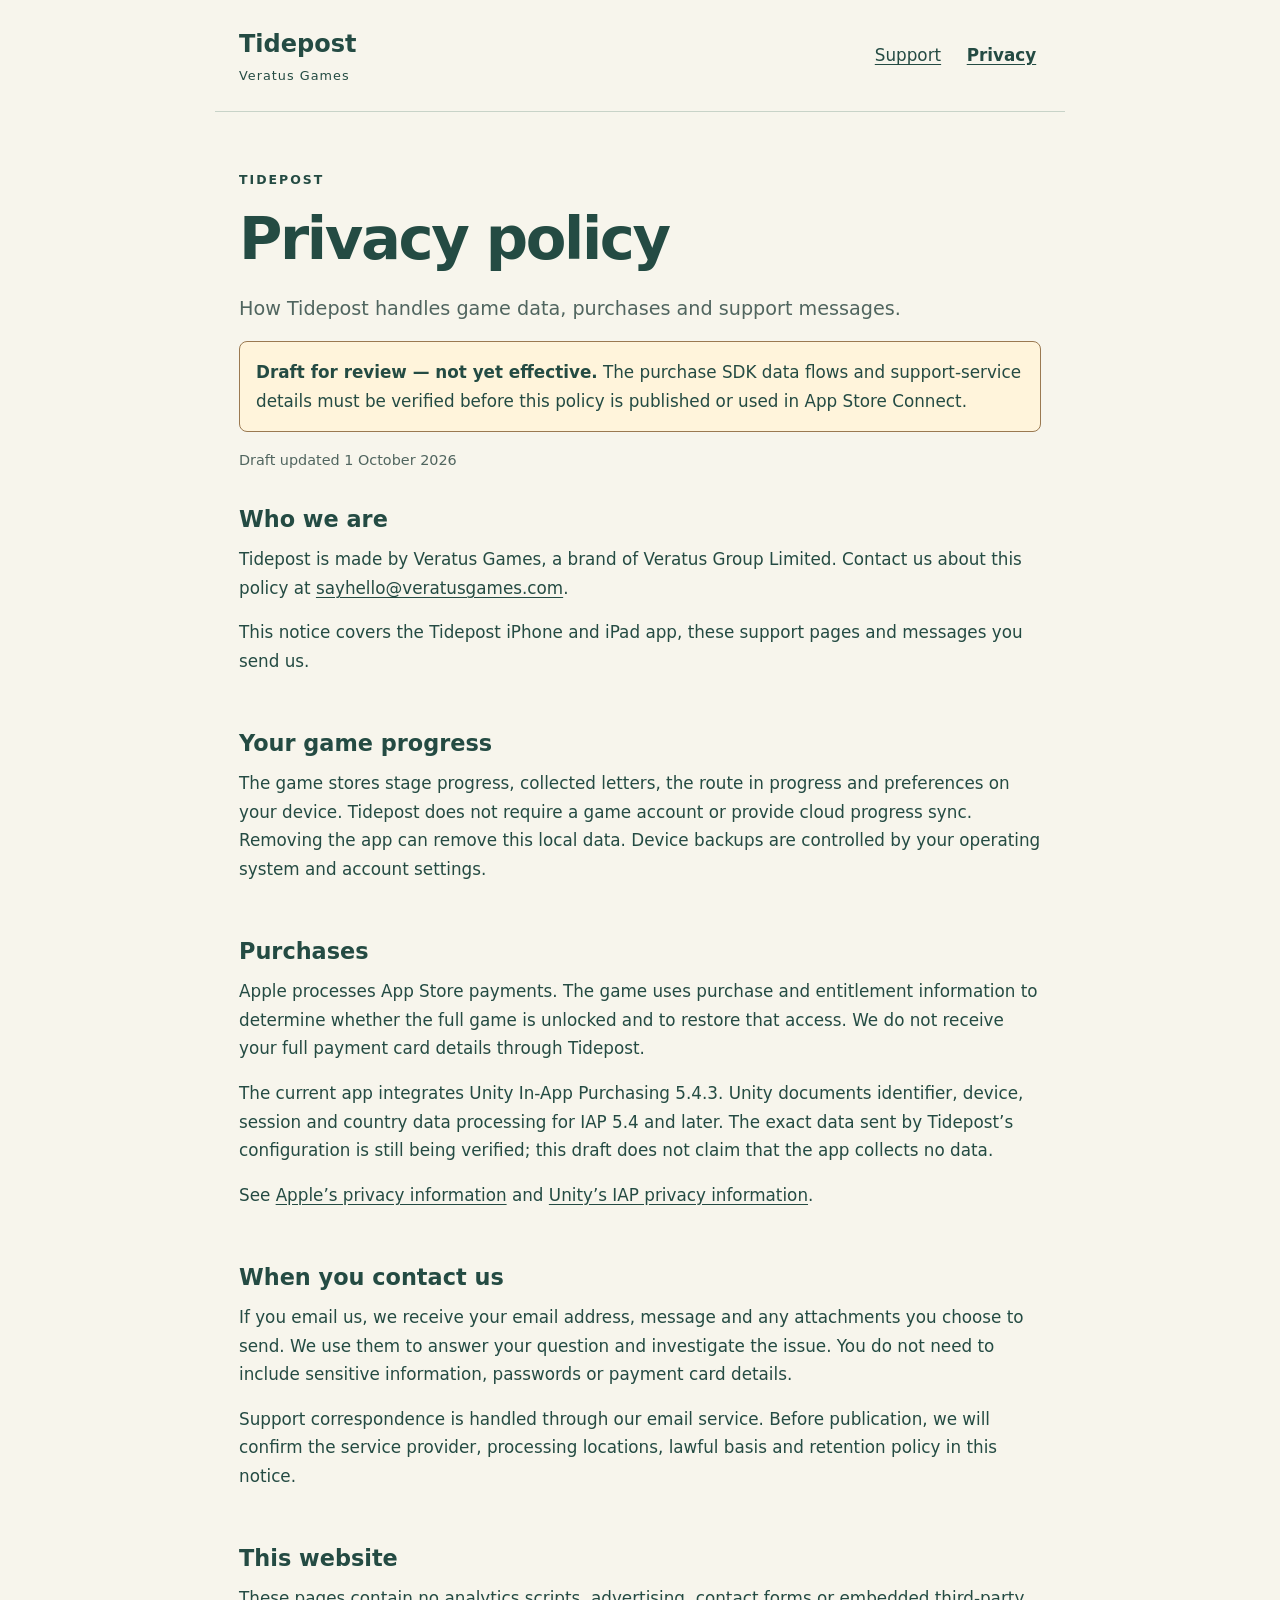
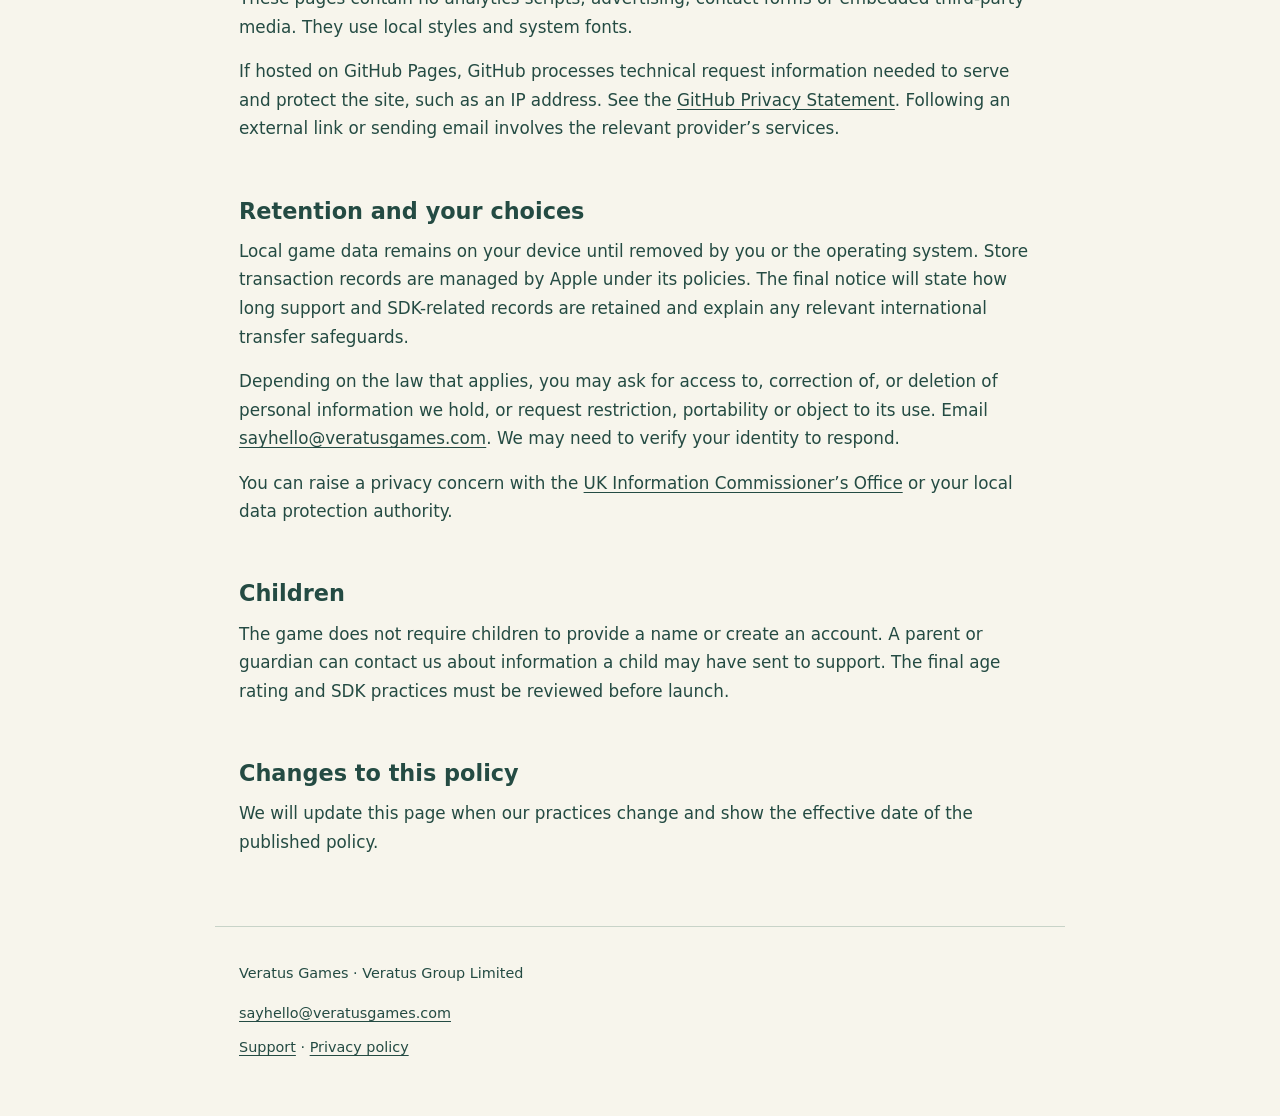
==== privacy/index.html @ abd6d82a "Tidepost: publish support and draft privacy website" ====
<!doctype html>
<html lang="en-GB"><head><meta charset="utf-8"><meta name="viewport" content="width=device-width,initial-scale=1"><meta name="description" content="How Tidepost handles game data, purchases and support messages."><meta name="robots" content="noindex"><title>Privacy policy · Tidepost</title><link rel="stylesheet" href="../styles.css"></head>
<body><a class="skip" href="#main">Skip to content</a><header><a class="brand" href="../">Tidepost <span>Veratus Games</span></a><nav aria-label="Main navigation"><a href="../support/" >Support</a><a href="../privacy/" aria-current="page">Privacy</a></nav></header>
<main id="main"><p class="eyebrow">TIDEPOST</p><h1>Privacy policy</h1><p class="lead">How Tidepost handles game data, purchases and support messages.</p>
<p class="notice"><strong>Draft for review — not yet effective.</strong> The purchase SDK data flows and support-service details must be verified before this policy is published or used in App Store Connect.</p><p class="date">Draft updated 1 October 2026</p>
<section><h2>Who we are</h2><p>Tidepost is made by Veratus Games, a brand of Veratus Group Limited. Contact us about this policy at <a href="mailto:sayhello@veratusgames.com?subject=Tidepost%20privacy">sayhello@veratusgames.com</a>.</p><p>This notice covers the Tidepost iPhone and iPad app, these support pages and messages you send us.</p></section>
<section><h2>Your game progress</h2><p>The game stores stage progress, collected letters, the route in progress and preferences on your device. Tidepost does not require a game account or provide cloud progress sync. Removing the app can remove this local data. Device backups are controlled by your operating system and account settings.</p></section>
<section><h2>Purchases</h2><p>Apple processes App Store payments. The game uses purchase and entitlement information to determine whether the full game is unlocked and to restore that access. We do not receive your full payment card details through Tidepost.</p><p>The current app integrates Unity In-App Purchasing 5.4.3. Unity documents identifier, device, session and country data processing for IAP 5.4 and later. The exact data sent by Tidepost’s configuration is still being verified; this draft does not claim that the app collects no data.</p><p>See <a href="https://www.apple.com/legal/privacy/">Apple’s privacy information</a> and <a href="https://docs.unity.com/en-us/iap/privacy-and-consent/overview">Unity’s IAP privacy information</a>.</p></section>
<section><h2>When you contact us</h2><p>If you email us, we receive your email address, message and any attachments you choose to send. We use them to answer your question and investigate the issue. You do not need to include sensitive information, passwords or payment card details.</p><p>Support correspondence is handled through our email service. Before publication, we will confirm the service provider, processing locations, lawful basis and retention policy in this notice.</p></section>
<section><h2>This website</h2><p>These pages contain no analytics scripts, advertising, contact forms or embedded third-party media. They use local styles and system fonts.</p><p>If hosted on GitHub Pages, GitHub processes technical request information needed to serve and protect the site, such as an IP address. See the <a href="https://docs.github.com/en/site-policy/privacy-policies/github-general-privacy-statement">GitHub Privacy Statement</a>. Following an external link or sending email involves the relevant provider’s services.</p></section>
<section><h2>Retention and your choices</h2><p>Local game data remains on your device until removed by you or the operating system. Store transaction records are managed by Apple under its policies. The final notice will state how long support and SDK-related records are retained and explain any relevant international transfer safeguards.</p><p>Depending on the law that applies, you may ask for access to, correction of, or deletion of personal information we hold, or request restriction, portability or object to its use. Email <a href="mailto:sayhello@veratusgames.com?subject=Tidepost%20privacy">sayhello@veratusgames.com</a>. We may need to verify your identity to respond.</p><p>You can raise a privacy concern with the <a href="https://ico.org.uk/make-a-complaint/">UK Information Commissioner’s Office</a> or your local data protection authority.</p></section>
<section><h2>Children</h2><p>The game does not require children to provide a name or create an account. A parent or guardian can contact us about information a child may have sent to support. The final age rating and SDK practices must be reviewed before launch.</p></section>
<section><h2>Changes to this policy</h2><p>We will update this page when our practices change and show the effective date of the published policy.</p></section></main>
<footer><p>Veratus Games · Veratus Group Limited</p><a href="mailto:sayhello@veratusgames.com">sayhello@veratusgames.com</a><p><a href="../support/">Support</a> · <a href="../privacy/">Privacy policy</a></p></footer></body></html>
---- styles.css ----
:root{color-scheme:light;--paper:#f7f5ec;--ink:#244b43;--muted:#50655f;--white:#fffef9;--line:#c8d3c8;--accent:#315b4c}
*{box-sizing:border-box}body{margin:0;background:var(--paper);color:var(--ink);font:1.05rem/1.7 system-ui,-apple-system,BlinkMacSystemFont,"Segoe UI",sans-serif}header,main,footer{max-width:850px;margin:auto;padding:1.5rem}header{display:flex;justify-content:space-between;align-items:center;gap:1rem;border-bottom:1px solid var(--line)}a{color:var(--ink);text-underline-offset:.2em;overflow-wrap:anywhere}a:hover{text-decoration-thickness:2px}a:focus-visible{outline:3px solid #935523;outline-offset:4px;border-radius:2px}nav{display:flex;gap:1rem}nav a{padding:.6rem .3rem}nav [aria-current]{font-weight:700}.brand{font-size:1.5rem;font-weight:750;text-decoration:none}.brand span{display:block;font-size:.8rem;font-weight:500;letter-spacing:.08em}main{padding-top:3rem;padding-bottom:3rem;min-height:55vh}h1{font-size:clamp(2.1rem,6vw,3.7rem);line-height:1.12;letter-spacing:-.04em;margin:.3rem 0 1.25rem}h2{font-size:1.4rem;line-height:1.3;margin:2rem 0 .7rem}p{margin:.6rem 0 1rem}.lead{font-size:1.2rem;color:var(--muted);max-width:36em}.eyebrow{font-size:.78rem;letter-spacing:.16em;font-weight:750}.date{font-size:.9rem;color:var(--muted)}section{padding-bottom:.35rem}li{margin:.5rem 0}footer{border-top:1px solid var(--line);font-size:.9rem;padding-bottom:2.5rem}.notice{border:1px solid #9a7951;padding:1rem;background:#fff4db;border-radius:.5rem}.actions{display:flex;flex-wrap:wrap;gap:1rem;margin:2rem 0}.button{display:inline-block;background:var(--accent);color:white;padding:.7rem 1.2rem;border-radius:.7rem;text-decoration:none;font-weight:650}.secondary{background:var(--white);color:var(--ink);border:1px solid var(--line)}.skip{position:absolute;left:1rem;top:-100px;background:white;padding:.6rem}.skip:focus{top:1rem}@media(max-width:420px){header{align-items:flex-start;gap:.5rem}nav{gap:.45rem}main{padding-top:2rem}}@media print{.skip,nav{display:none}body{background:white;color:black}header,main,footer{max-width:none;padding:1rem}a{color:black}}
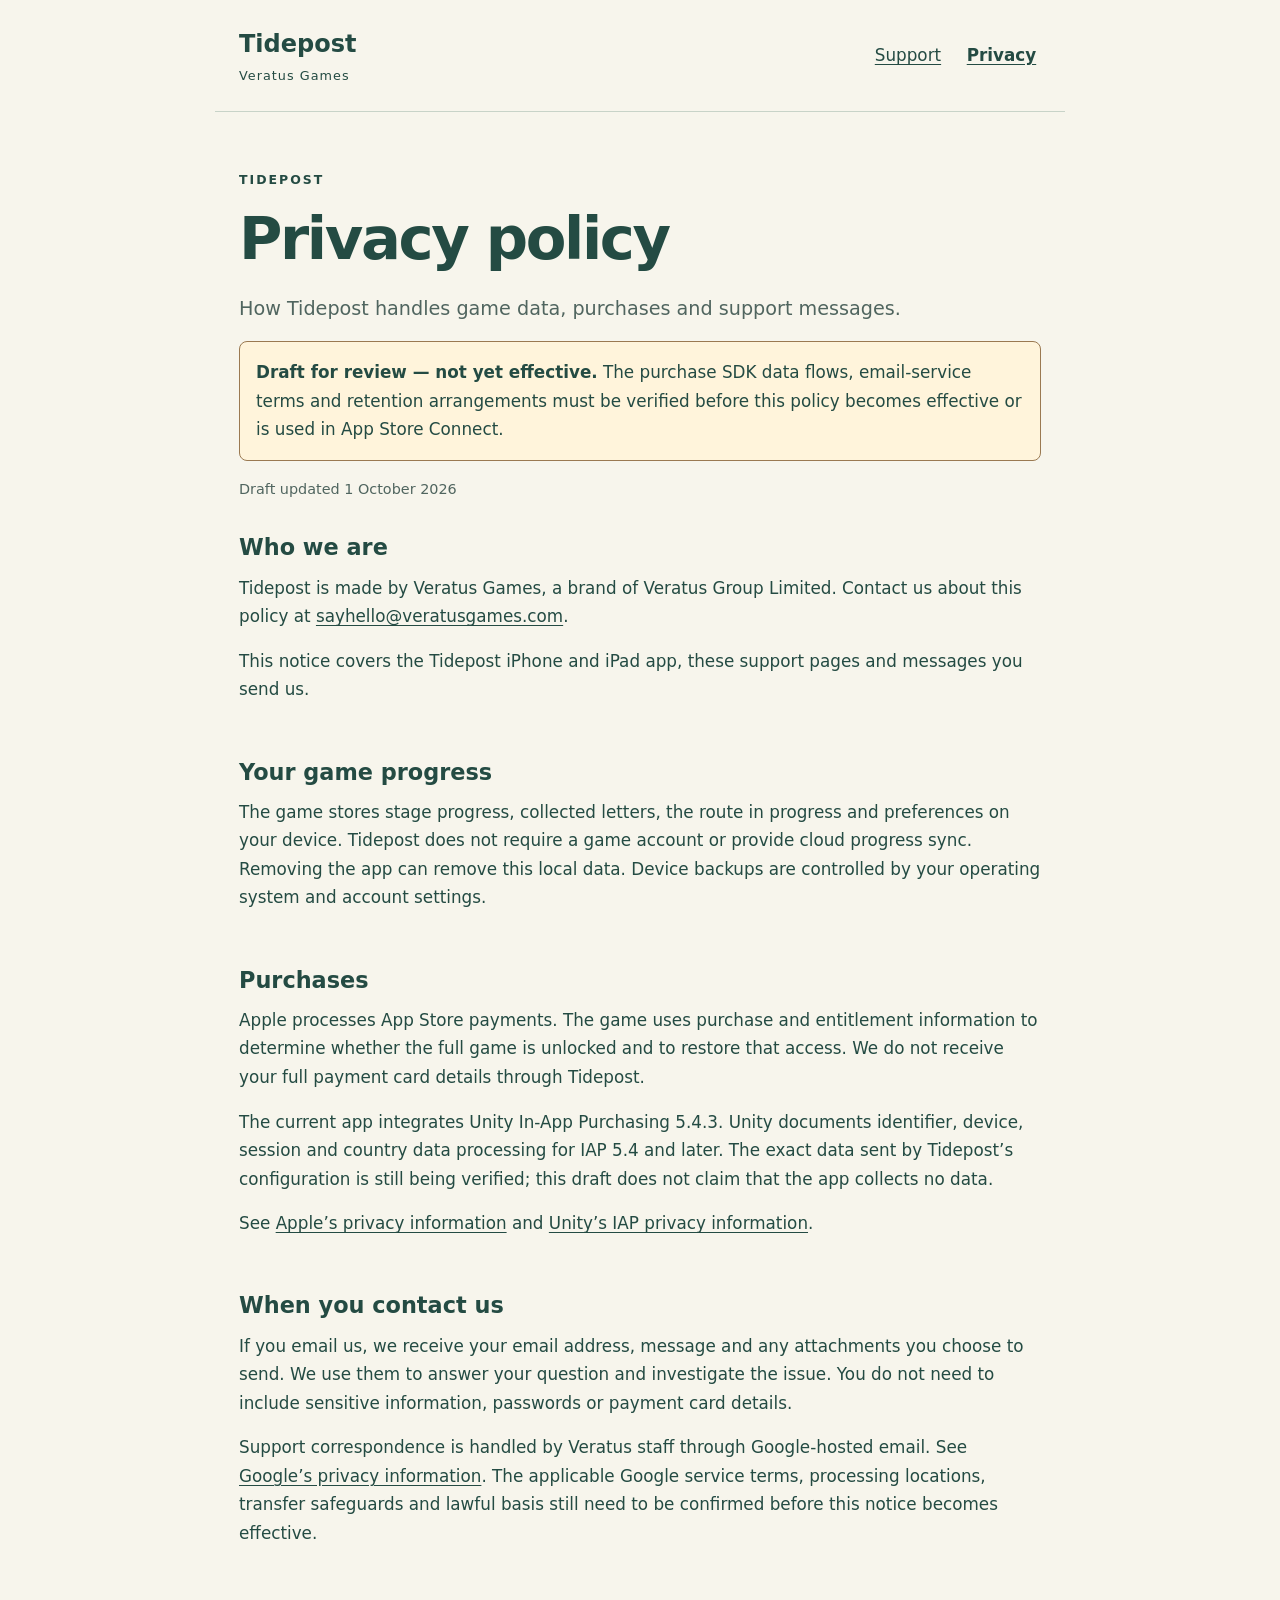
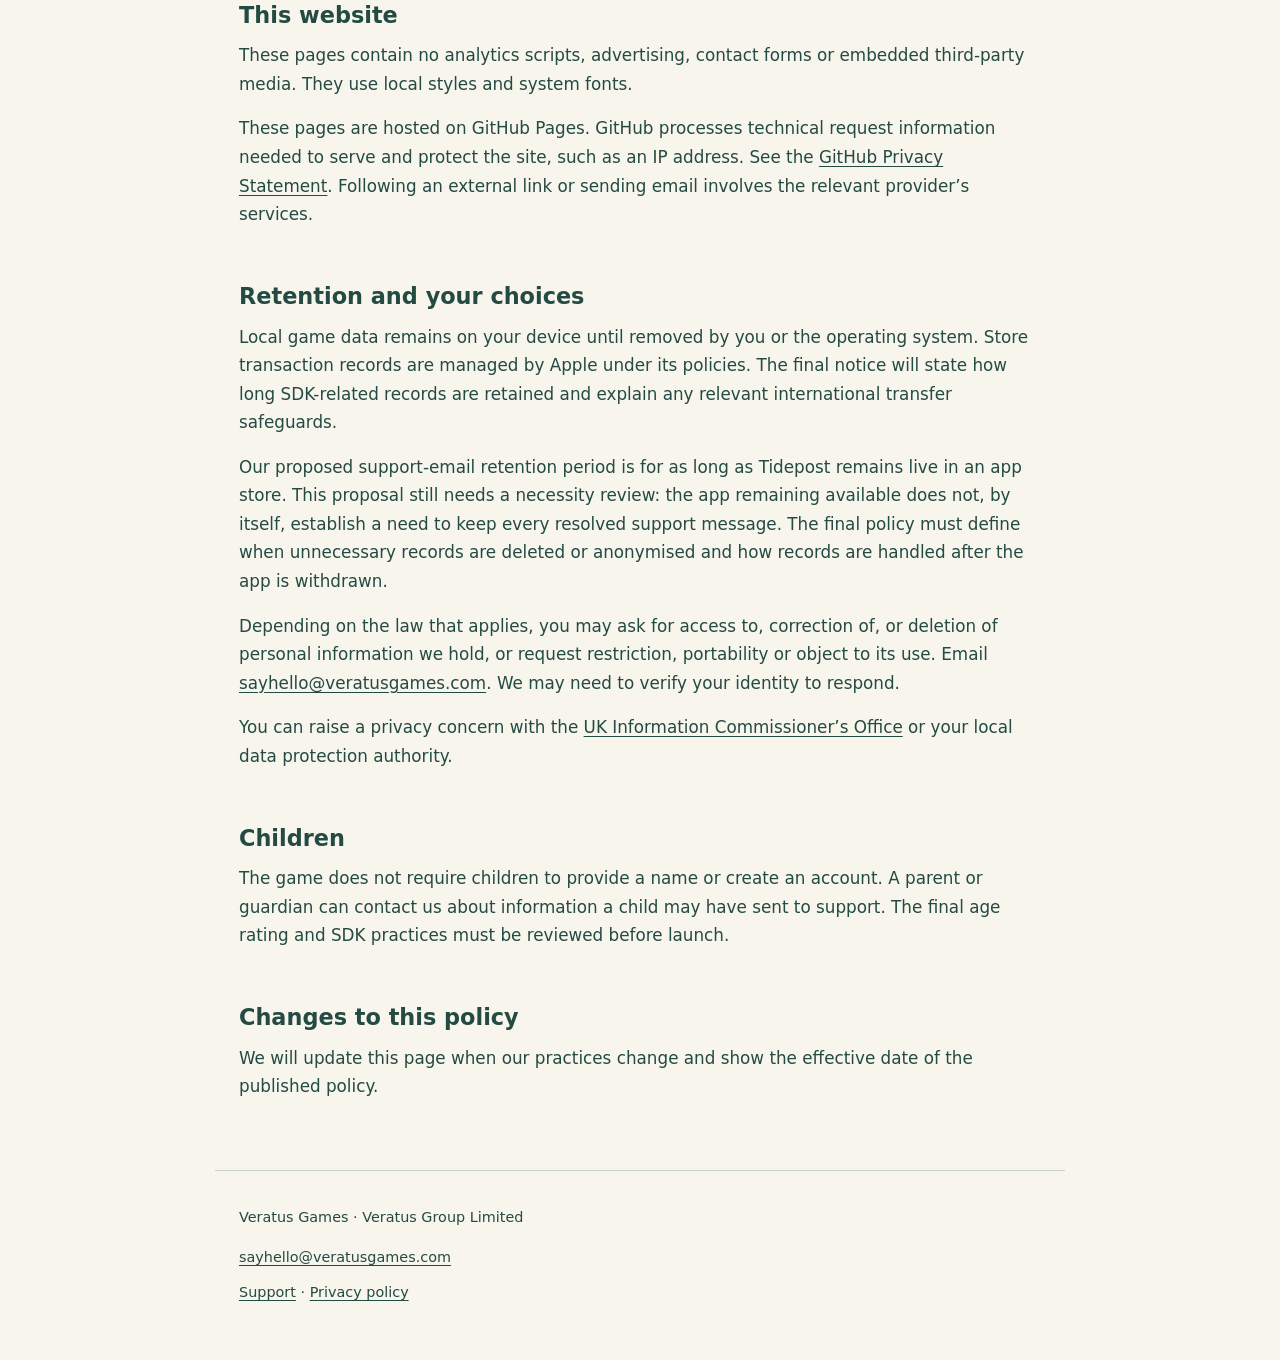
==== commit 01312110: "Tidepost: TDP-022 update support privacy draft" ====
--- a/privacy/index.html
+++ b/privacy/index.html
@@ -2,13 +2,13 @@
 <html lang="en-GB"><head><meta charset="utf-8"><meta name="viewport" content="width=device-width,initial-scale=1"><meta name="description" content="How Tidepost handles game data, purchases and support messages."><meta name="robots" content="noindex"><title>Privacy policy · Tidepost</title><link rel="stylesheet" href="../styles.css"></head>
 <body><a class="skip" href="#main">Skip to content</a><header><a class="brand" href="../">Tidepost <span>Veratus Games</span></a><nav aria-label="Main navigation"><a href="../support/" >Support</a><a href="../privacy/" aria-current="page">Privacy</a></nav></header>
 <main id="main"><p class="eyebrow">TIDEPOST</p><h1>Privacy policy</h1><p class="lead">How Tidepost handles game data, purchases and support messages.</p>
-<p class="notice"><strong>Draft for review — not yet effective.</strong> The purchase SDK data flows and support-service details must be verified before this policy is published or used in App Store Connect.</p><p class="date">Draft updated 1 October 2026</p>
+<p class="notice"><strong>Draft for review — not yet effective.</strong> The purchase SDK data flows, email-service terms and retention arrangements must be verified before this policy becomes effective or is used in App Store Connect.</p><p class="date">Draft updated 1 October 2026</p>
 <section><h2>Who we are</h2><p>Tidepost is made by Veratus Games, a brand of Veratus Group Limited. Contact us about this policy at <a href="mailto:sayhello@veratusgames.com?subject=Tidepost%20privacy">sayhello@veratusgames.com</a>.</p><p>This notice covers the Tidepost iPhone and iPad app, these support pages and messages you send us.</p></section>
 <section><h2>Your game progress</h2><p>The game stores stage progress, collected letters, the route in progress and preferences on your device. Tidepost does not require a game account or provide cloud progress sync. Removing the app can remove this local data. Device backups are controlled by your operating system and account settings.</p></section>
 <section><h2>Purchases</h2><p>Apple processes App Store payments. The game uses purchase and entitlement information to determine whether the full game is unlocked and to restore that access. We do not receive your full payment card details through Tidepost.</p><p>The current app integrates Unity In-App Purchasing 5.4.3. Unity documents identifier, device, session and country data processing for IAP 5.4 and later. The exact data sent by Tidepost’s configuration is still being verified; this draft does not claim that the app collects no data.</p><p>See <a href="https://www.apple.com/legal/privacy/">Apple’s privacy information</a> and <a href="https://docs.unity.com/en-us/iap/privacy-and-consent/overview">Unity’s IAP privacy information</a>.</p></section>
-<section><h2>When you contact us</h2><p>If you email us, we receive your email address, message and any attachments you choose to send. We use them to answer your question and investigate the issue. You do not need to include sensitive information, passwords or payment card details.</p><p>Support correspondence is handled through our email service. Before publication, we will confirm the service provider, processing locations, lawful basis and retention policy in this notice.</p></section>
-<section><h2>This website</h2><p>These pages contain no analytics scripts, advertising, contact forms or embedded third-party media. They use local styles and system fonts.</p><p>If hosted on GitHub Pages, GitHub processes technical request information needed to serve and protect the site, such as an IP address. See the <a href="https://docs.github.com/en/site-policy/privacy-policies/github-general-privacy-statement">GitHub Privacy Statement</a>. Following an external link or sending email involves the relevant provider’s services.</p></section>
-<section><h2>Retention and your choices</h2><p>Local game data remains on your device until removed by you or the operating system. Store transaction records are managed by Apple under its policies. The final notice will state how long support and SDK-related records are retained and explain any relevant international transfer safeguards.</p><p>Depending on the law that applies, you may ask for access to, correction of, or deletion of personal information we hold, or request restriction, portability or object to its use. Email <a href="mailto:sayhello@veratusgames.com?subject=Tidepost%20privacy">sayhello@veratusgames.com</a>. We may need to verify your identity to respond.</p><p>You can raise a privacy concern with the <a href="https://ico.org.uk/make-a-complaint/">UK Information Commissioner’s Office</a> or your local data protection authority.</p></section>
+<section><h2>When you contact us</h2><p>If you email us, we receive your email address, message and any attachments you choose to send. We use them to answer your question and investigate the issue. You do not need to include sensitive information, passwords or payment card details.</p><p>Support correspondence is handled by Veratus staff through Google-hosted email. See <a href="https://policies.google.com/privacy">Google’s privacy information</a>. The applicable Google service terms, processing locations, transfer safeguards and lawful basis still need to be confirmed before this notice becomes effective.</p></section>
+<section><h2>This website</h2><p>These pages contain no analytics scripts, advertising, contact forms or embedded third-party media. They use local styles and system fonts.</p><p>These pages are hosted on GitHub Pages. GitHub processes technical request information needed to serve and protect the site, such as an IP address. See the <a href="https://docs.github.com/en/site-policy/privacy-policies/github-general-privacy-statement">GitHub Privacy Statement</a>. Following an external link or sending email involves the relevant provider’s services.</p></section>
+<section><h2>Retention and your choices</h2><p>Local game data remains on your device until removed by you or the operating system. Store transaction records are managed by Apple under its policies. The final notice will state how long SDK-related records are retained and explain any relevant international transfer safeguards.</p><p>Our proposed support-email retention period is for as long as Tidepost remains live in an app store. This proposal still needs a necessity review: the app remaining available does not, by itself, establish a need to keep every resolved support message. The final policy must define when unnecessary records are deleted or anonymised and how records are handled after the app is withdrawn.</p><p>Depending on the law that applies, you may ask for access to, correction of, or deletion of personal information we hold, or request restriction, portability or object to its use. Email <a href="mailto:sayhello@veratusgames.com?subject=Tidepost%20privacy">sayhello@veratusgames.com</a>. We may need to verify your identity to respond.</p><p>You can raise a privacy concern with the <a href="https://ico.org.uk/make-a-complaint/">UK Information Commissioner’s Office</a> or your local data protection authority.</p></section>
 <section><h2>Children</h2><p>The game does not require children to provide a name or create an account. A parent or guardian can contact us about information a child may have sent to support. The final age rating and SDK practices must be reviewed before launch.</p></section>
 <section><h2>Changes to this policy</h2><p>We will update this page when our practices change and show the effective date of the published policy.</p></section></main>
 <footer><p>Veratus Games · Veratus Group Limited</p><a href="mailto:sayhello@veratusgames.com">sayhello@veratusgames.com</a><p><a href="../support/">Support</a> · <a href="../privacy/">Privacy policy</a></p></footer></body></html>
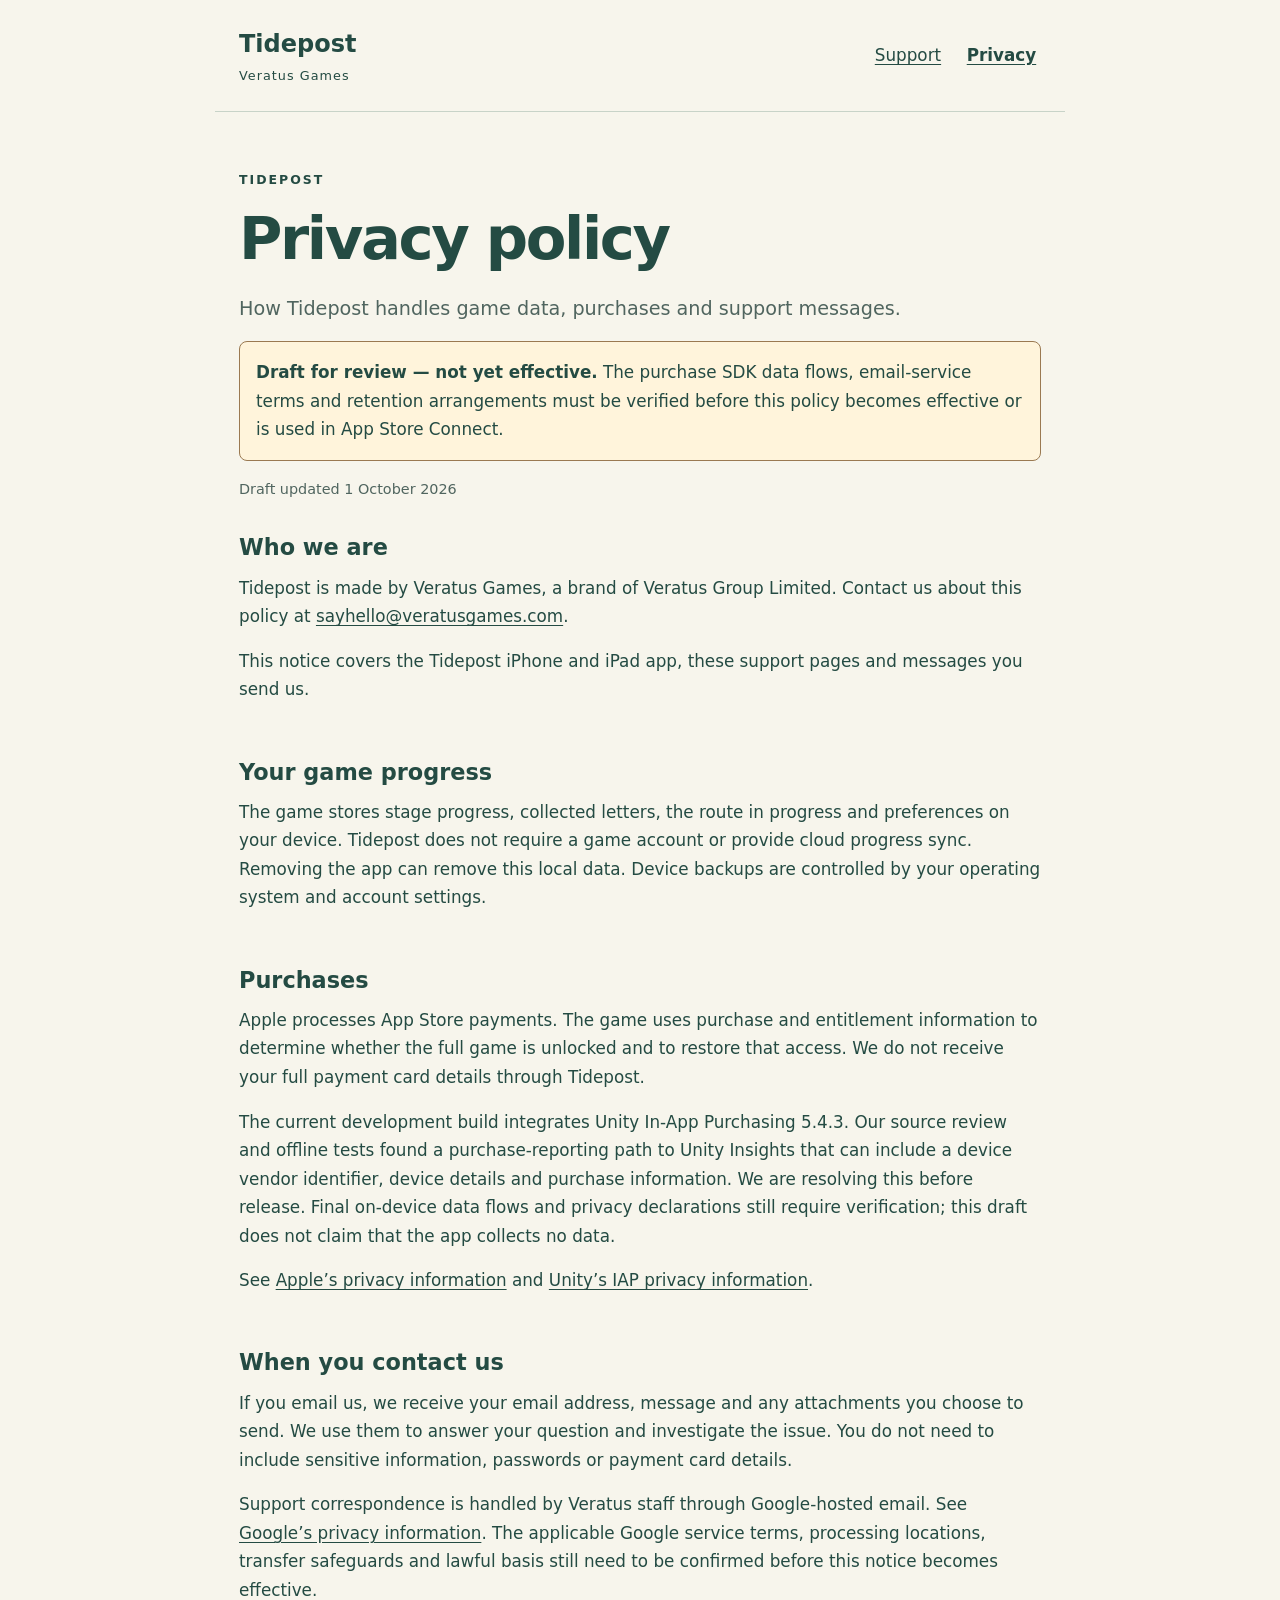
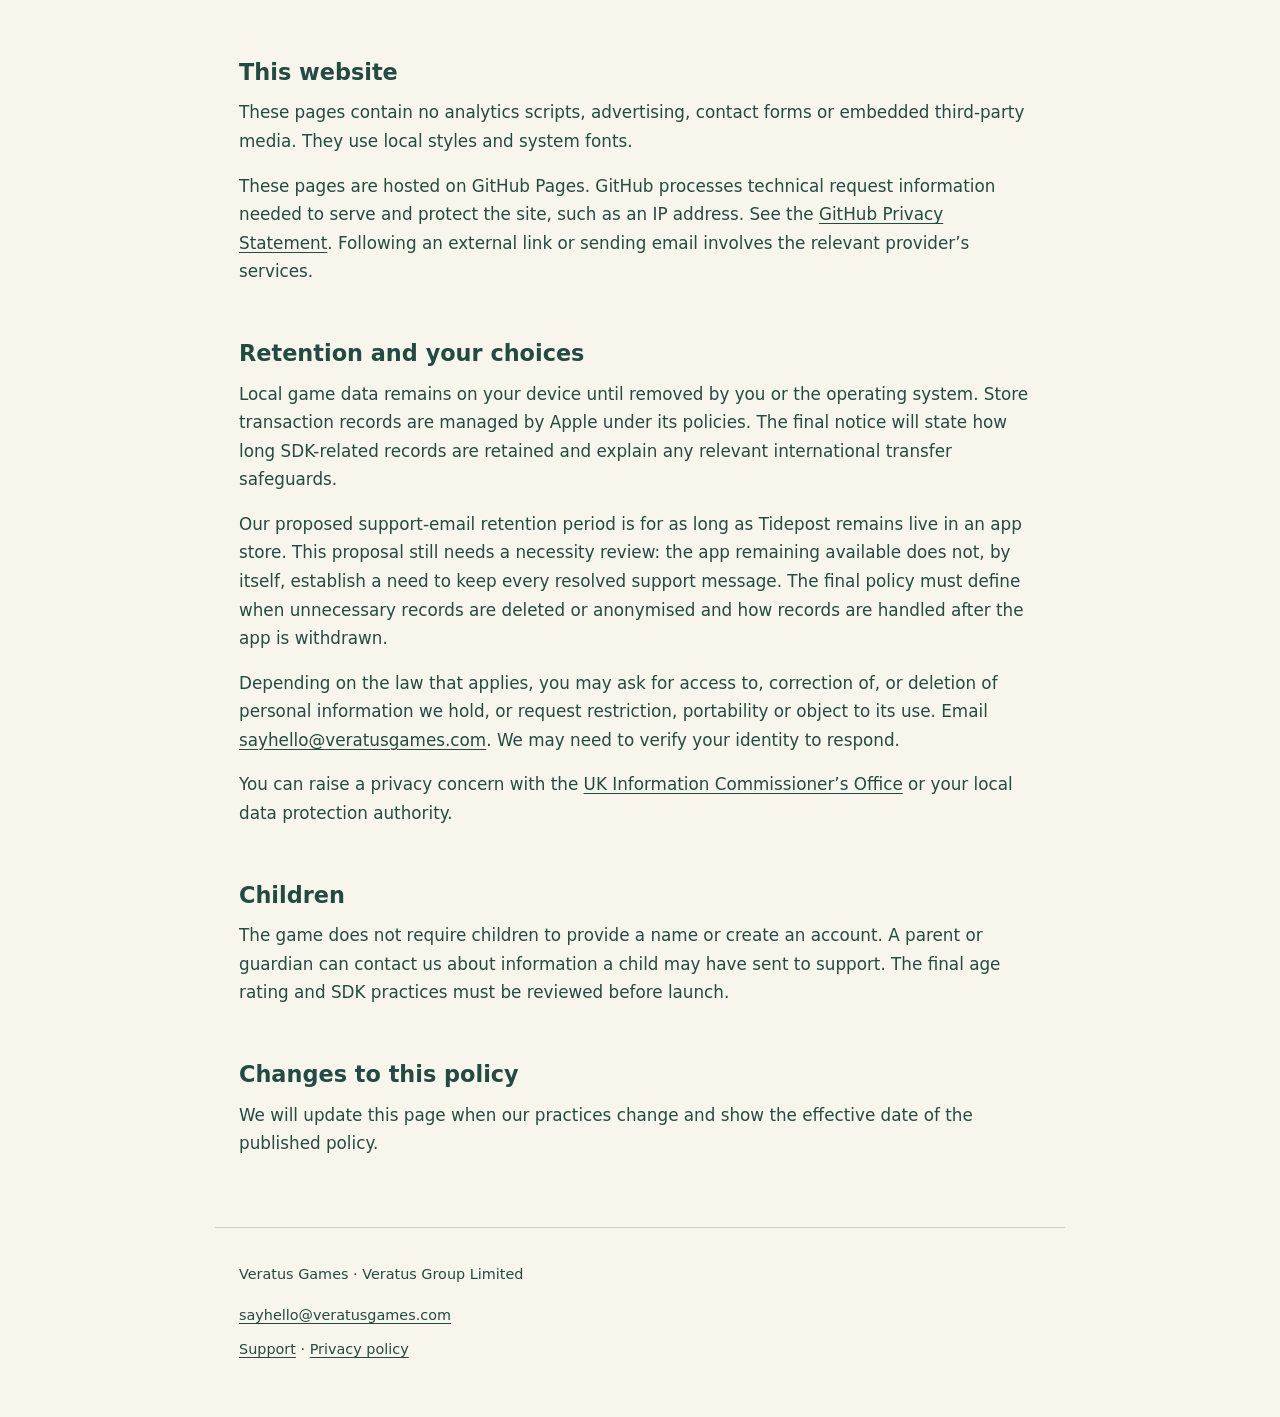
==== commit cd5b3bcb: "Tidepost: update draft with privacy audit findings" ====
--- a/privacy/index.html
+++ b/privacy/index.html
@@ -5,7 +5,7 @@
 <p class="notice"><strong>Draft for review — not yet effective.</strong> The purchase SDK data flows, email-service terms and retention arrangements must be verified before this policy becomes effective or is used in App Store Connect.</p><p class="date">Draft updated 1 October 2026</p>
 <section><h2>Who we are</h2><p>Tidepost is made by Veratus Games, a brand of Veratus Group Limited. Contact us about this policy at <a href="mailto:sayhello@veratusgames.com?subject=Tidepost%20privacy">sayhello@veratusgames.com</a>.</p><p>This notice covers the Tidepost iPhone and iPad app, these support pages and messages you send us.</p></section>
 <section><h2>Your game progress</h2><p>The game stores stage progress, collected letters, the route in progress and preferences on your device. Tidepost does not require a game account or provide cloud progress sync. Removing the app can remove this local data. Device backups are controlled by your operating system and account settings.</p></section>
-<section><h2>Purchases</h2><p>Apple processes App Store payments. The game uses purchase and entitlement information to determine whether the full game is unlocked and to restore that access. We do not receive your full payment card details through Tidepost.</p><p>The current app integrates Unity In-App Purchasing 5.4.3. Unity documents identifier, device, session and country data processing for IAP 5.4 and later. The exact data sent by Tidepost’s configuration is still being verified; this draft does not claim that the app collects no data.</p><p>See <a href="https://www.apple.com/legal/privacy/">Apple’s privacy information</a> and <a href="https://docs.unity.com/en-us/iap/privacy-and-consent/overview">Unity’s IAP privacy information</a>.</p></section>
+<section><h2>Purchases</h2><p>Apple processes App Store payments. The game uses purchase and entitlement information to determine whether the full game is unlocked and to restore that access. We do not receive your full payment card details through Tidepost.</p><p>The current development build integrates Unity In-App Purchasing 5.4.3. Our source review and offline tests found a purchase-reporting path to Unity Insights that can include a device vendor identifier, device details and purchase information. We are resolving this before release. Final on-device data flows and privacy declarations still require verification; this draft does not claim that the app collects no data.</p><p>See <a href="https://www.apple.com/legal/privacy/">Apple’s privacy information</a> and <a href="https://docs.unity.com/en-us/iap/privacy-and-consent/overview">Unity’s IAP privacy information</a>.</p></section>
 <section><h2>When you contact us</h2><p>If you email us, we receive your email address, message and any attachments you choose to send. We use them to answer your question and investigate the issue. You do not need to include sensitive information, passwords or payment card details.</p><p>Support correspondence is handled by Veratus staff through Google-hosted email. See <a href="https://policies.google.com/privacy">Google’s privacy information</a>. The applicable Google service terms, processing locations, transfer safeguards and lawful basis still need to be confirmed before this notice becomes effective.</p></section>
 <section><h2>This website</h2><p>These pages contain no analytics scripts, advertising, contact forms or embedded third-party media. They use local styles and system fonts.</p><p>These pages are hosted on GitHub Pages. GitHub processes technical request information needed to serve and protect the site, such as an IP address. See the <a href="https://docs.github.com/en/site-policy/privacy-policies/github-general-privacy-statement">GitHub Privacy Statement</a>. Following an external link or sending email involves the relevant provider’s services.</p></section>
 <section><h2>Retention and your choices</h2><p>Local game data remains on your device until removed by you or the operating system. Store transaction records are managed by Apple under its policies. The final notice will state how long SDK-related records are retained and explain any relevant international transfer safeguards.</p><p>Our proposed support-email retention period is for as long as Tidepost remains live in an app store. This proposal still needs a necessity review: the app remaining available does not, by itself, establish a need to keep every resolved support message. The final policy must define when unnecessary records are deleted or anonymised and how records are handled after the app is withdrawn.</p><p>Depending on the law that applies, you may ask for access to, correction of, or deletion of personal information we hold, or request restriction, portability or object to its use. Email <a href="mailto:sayhello@veratusgames.com?subject=Tidepost%20privacy">sayhello@veratusgames.com</a>. We may need to verify your identity to respond.</p><p>You can raise a privacy concern with the <a href="https://ico.org.uk/make-a-complaint/">UK Information Commissioner’s Office</a> or your local data protection authority.</p></section>
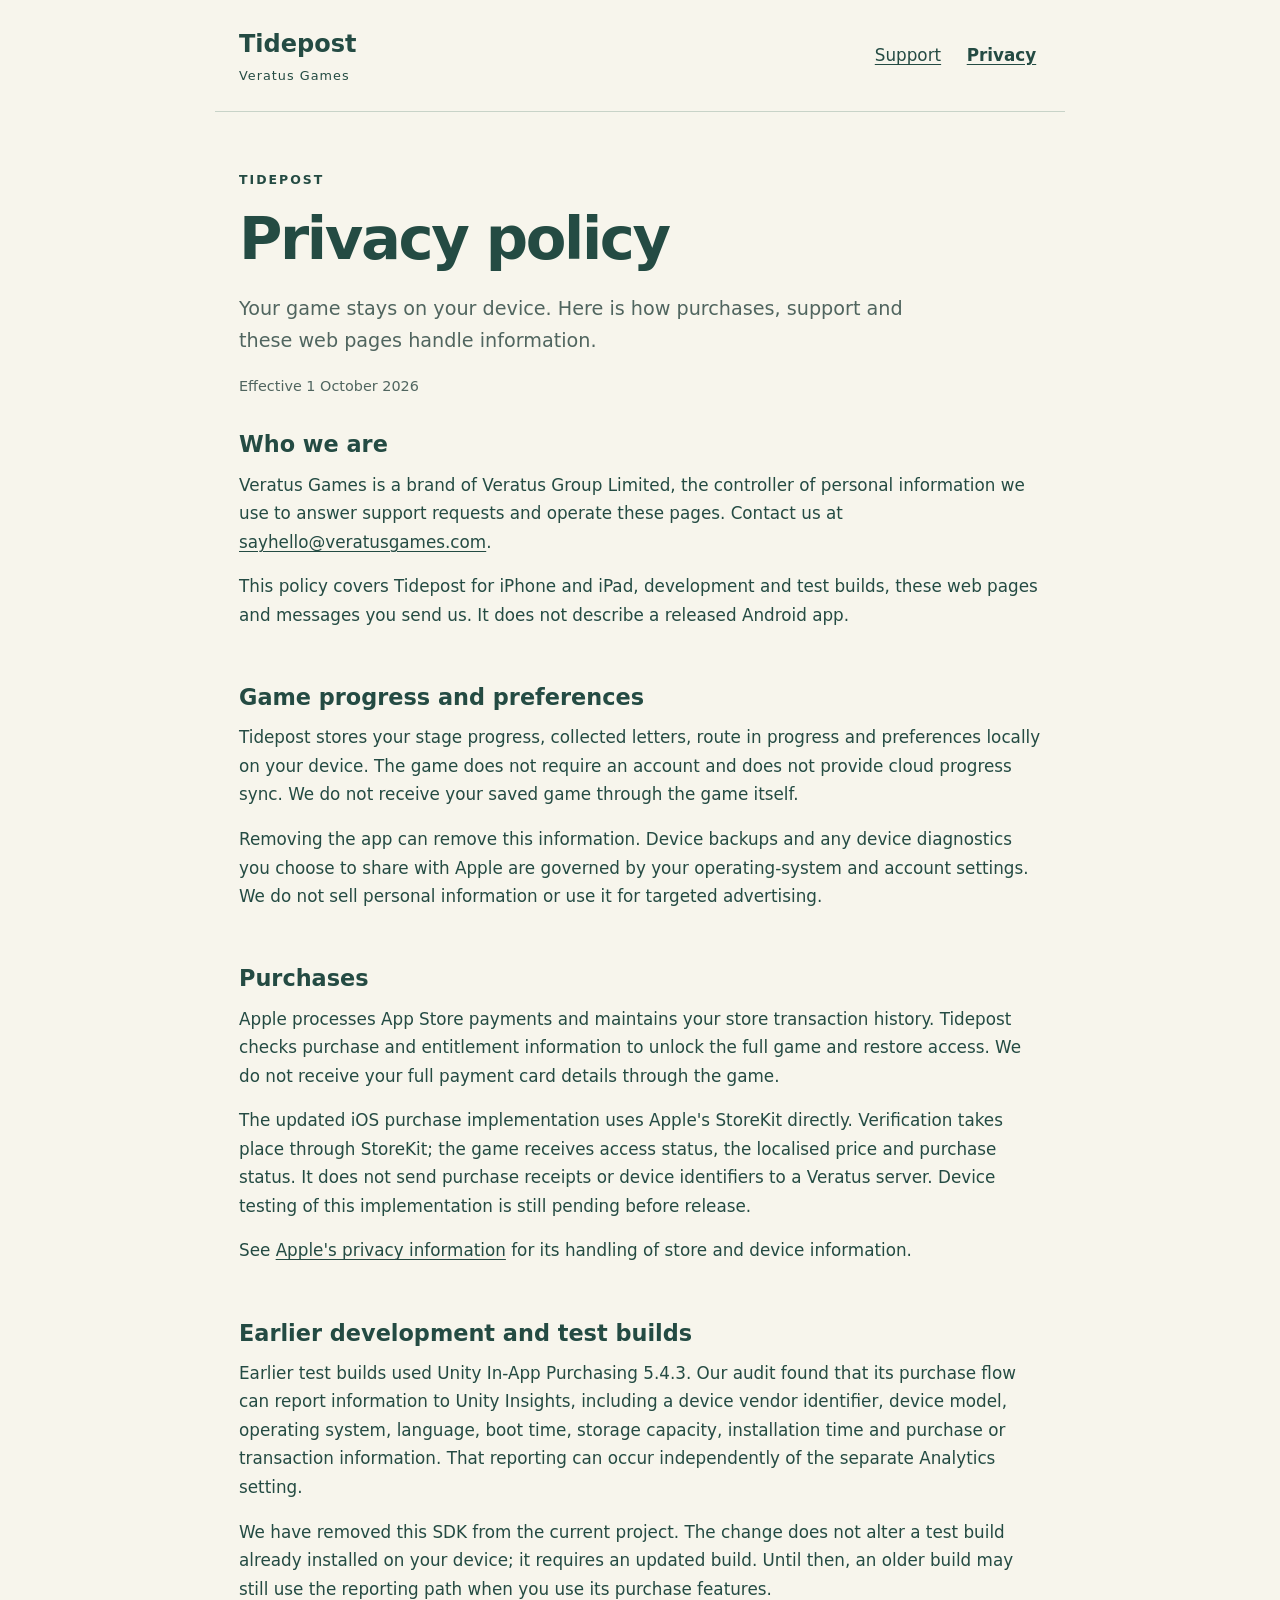
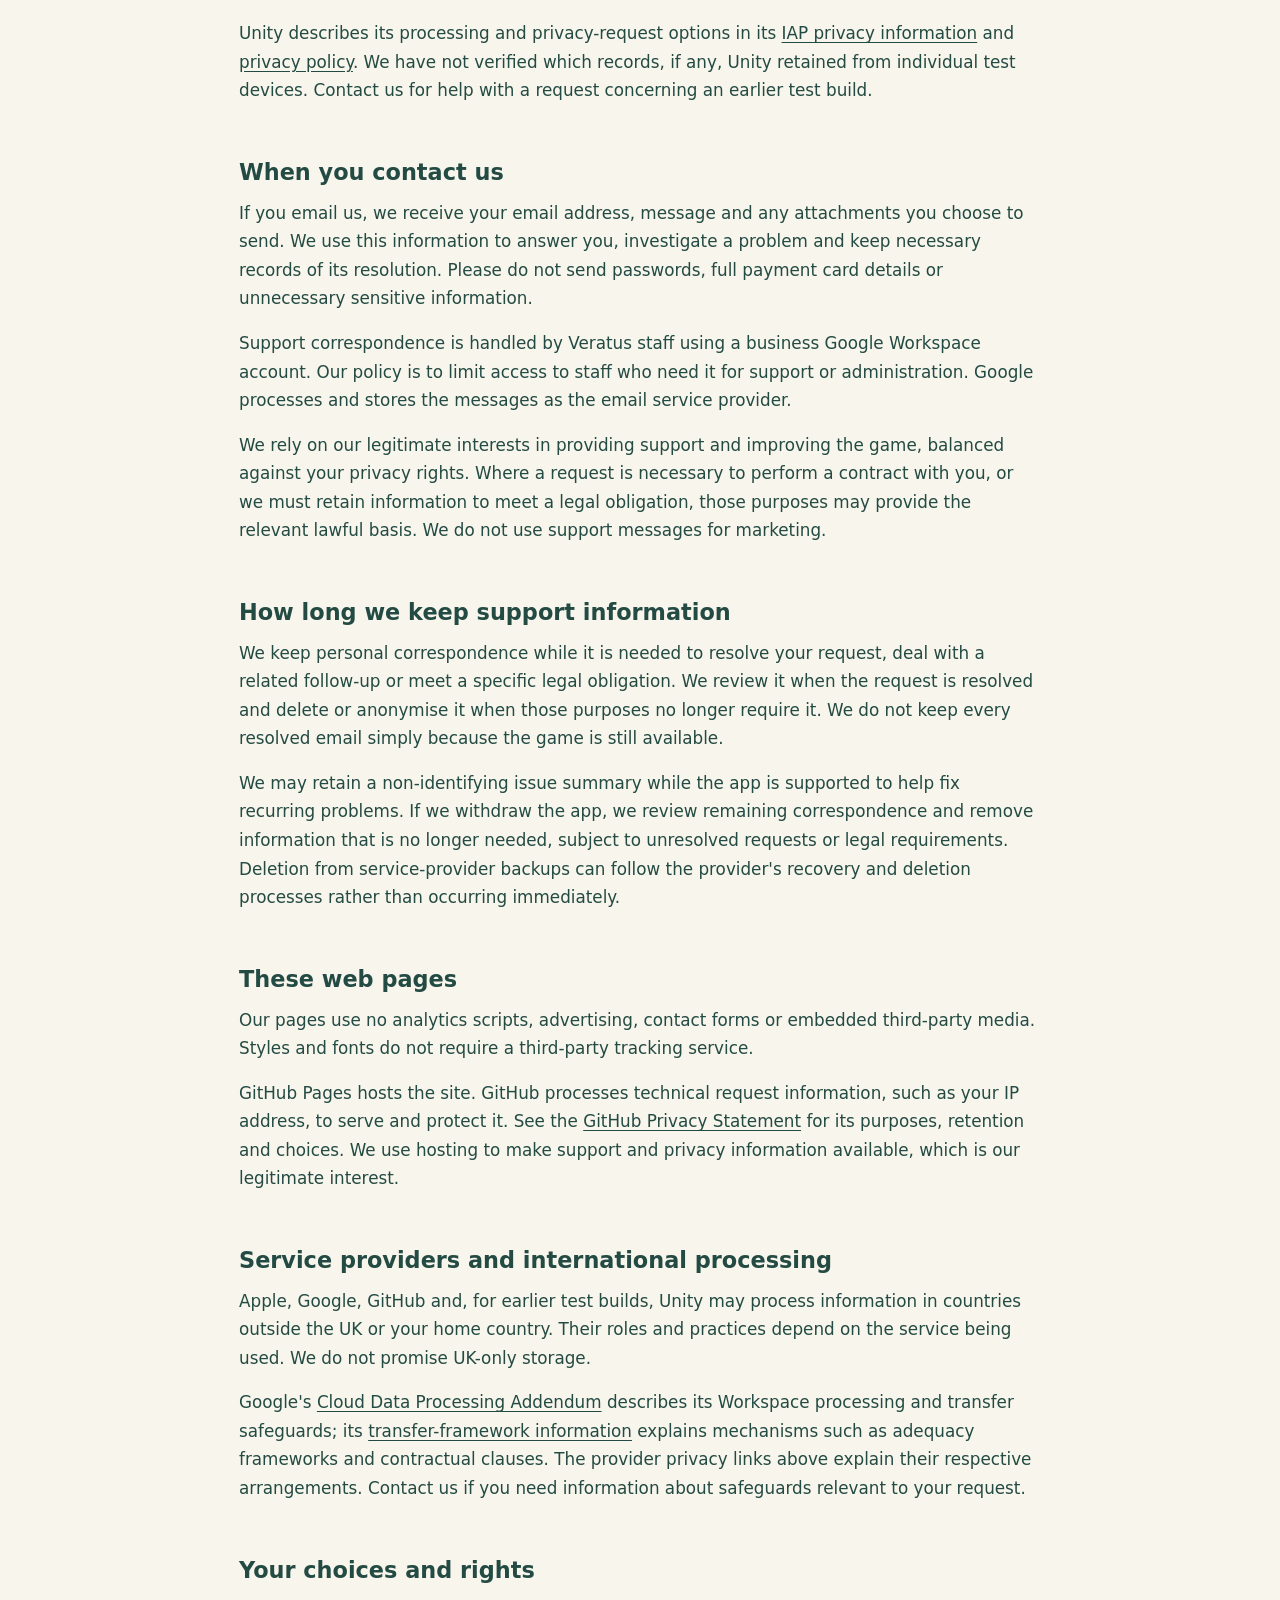
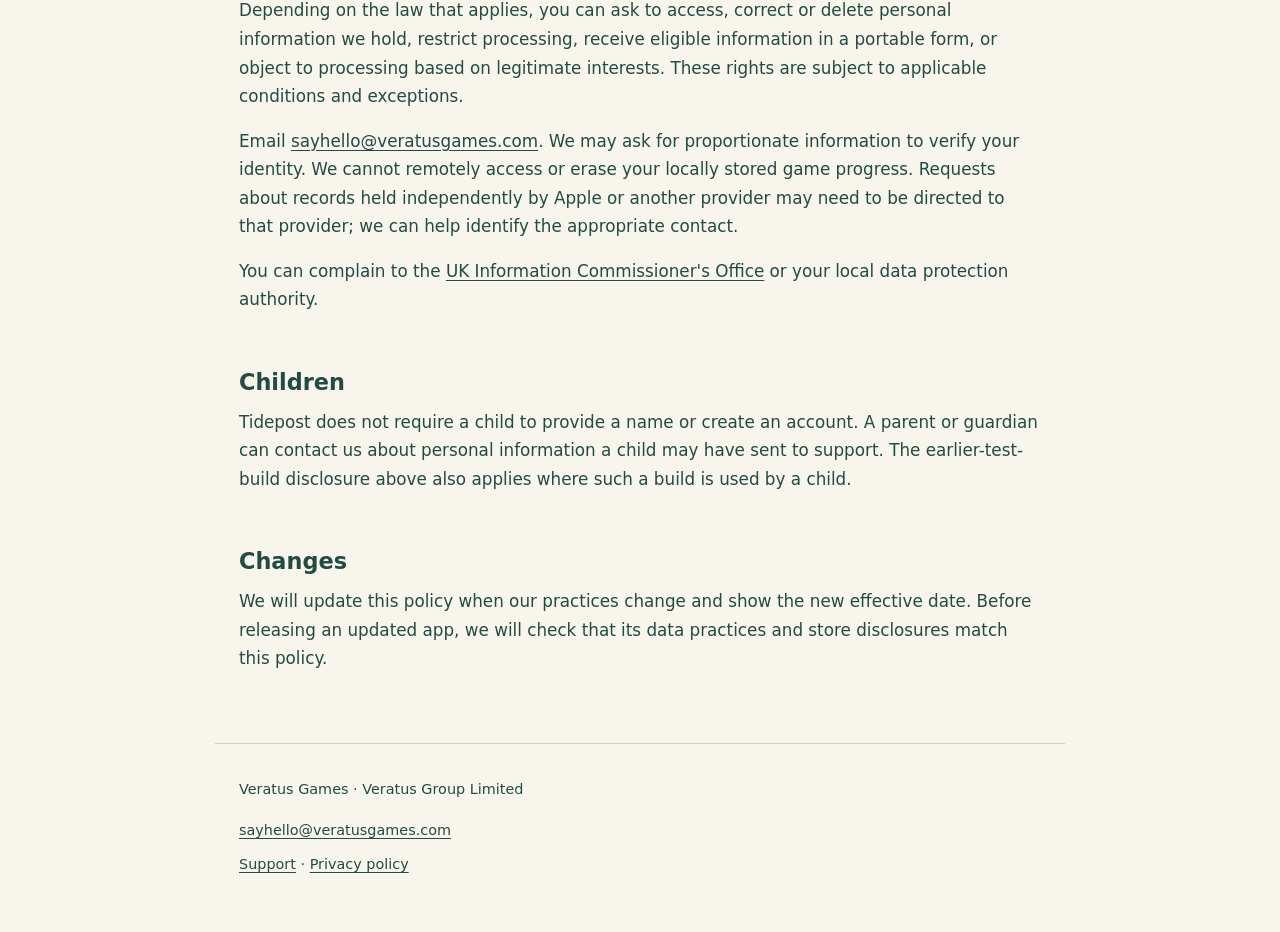
==== commit a562cc39: "Tidepost: publish privacy policy effective 1 October 2026" ====
--- a/privacy/index.html
+++ b/privacy/index.html
@@ -1,14 +1,48 @@
 <!doctype html>
-<html lang="en-GB"><head><meta charset="utf-8"><meta name="viewport" content="width=device-width,initial-scale=1"><meta name="description" content="How Tidepost handles game data, purchases and support messages."><meta name="robots" content="noindex"><title>Privacy policy · Tidepost</title><link rel="stylesheet" href="../styles.css"></head>
-<body><a class="skip" href="#main">Skip to content</a><header><a class="brand" href="../">Tidepost <span>Veratus Games</span></a><nav aria-label="Main navigation"><a href="../support/" >Support</a><a href="../privacy/" aria-current="page">Privacy</a></nav></header>
-<main id="main"><p class="eyebrow">TIDEPOST</p><h1>Privacy policy</h1><p class="lead">How Tidepost handles game data, purchases and support messages.</p>
-<p class="notice"><strong>Draft for review — not yet effective.</strong> The purchase SDK data flows, email-service terms and retention arrangements must be verified before this policy becomes effective or is used in App Store Connect.</p><p class="date">Draft updated 1 October 2026</p>
-<section><h2>Who we are</h2><p>Tidepost is made by Veratus Games, a brand of Veratus Group Limited. Contact us about this policy at <a href="mailto:sayhello@veratusgames.com?subject=Tidepost%20privacy">sayhello@veratusgames.com</a>.</p><p>This notice covers the Tidepost iPhone and iPad app, these support pages and messages you send us.</p></section>
-<section><h2>Your game progress</h2><p>The game stores stage progress, collected letters, the route in progress and preferences on your device. Tidepost does not require a game account or provide cloud progress sync. Removing the app can remove this local data. Device backups are controlled by your operating system and account settings.</p></section>
-<section><h2>Purchases</h2><p>Apple processes App Store payments. The game uses purchase and entitlement information to determine whether the full game is unlocked and to restore that access. We do not receive your full payment card details through Tidepost.</p><p>The current development build integrates Unity In-App Purchasing 5.4.3. Our source review and offline tests found a purchase-reporting path to Unity Insights that can include a device vendor identifier, device details and purchase information. We are resolving this before release. Final on-device data flows and privacy declarations still require verification; this draft does not claim that the app collects no data.</p><p>See <a href="https://www.apple.com/legal/privacy/">Apple’s privacy information</a> and <a href="https://docs.unity.com/en-us/iap/privacy-and-consent/overview">Unity’s IAP privacy information</a>.</p></section>
-<section><h2>When you contact us</h2><p>If you email us, we receive your email address, message and any attachments you choose to send. We use them to answer your question and investigate the issue. You do not need to include sensitive information, passwords or payment card details.</p><p>Support correspondence is handled by Veratus staff through Google-hosted email. See <a href="https://policies.google.com/privacy">Google’s privacy information</a>. The applicable Google service terms, processing locations, transfer safeguards and lawful basis still need to be confirmed before this notice becomes effective.</p></section>
-<section><h2>This website</h2><p>These pages contain no analytics scripts, advertising, contact forms or embedded third-party media. They use local styles and system fonts.</p><p>These pages are hosted on GitHub Pages. GitHub processes technical request information needed to serve and protect the site, such as an IP address. See the <a href="https://docs.github.com/en/site-policy/privacy-policies/github-general-privacy-statement">GitHub Privacy Statement</a>. Following an external link or sending email involves the relevant provider’s services.</p></section>
-<section><h2>Retention and your choices</h2><p>Local game data remains on your device until removed by you or the operating system. Store transaction records are managed by Apple under its policies. The final notice will state how long SDK-related records are retained and explain any relevant international transfer safeguards.</p><p>Our proposed support-email retention period is for as long as Tidepost remains live in an app store. This proposal still needs a necessity review: the app remaining available does not, by itself, establish a need to keep every resolved support message. The final policy must define when unnecessary records are deleted or anonymised and how records are handled after the app is withdrawn.</p><p>Depending on the law that applies, you may ask for access to, correction of, or deletion of personal information we hold, or request restriction, portability or object to its use. Email <a href="mailto:sayhello@veratusgames.com?subject=Tidepost%20privacy">sayhello@veratusgames.com</a>. We may need to verify your identity to respond.</p><p>You can raise a privacy concern with the <a href="https://ico.org.uk/make-a-complaint/">UK Information Commissioner’s Office</a> or your local data protection authority.</p></section>
-<section><h2>Children</h2><p>The game does not require children to provide a name or create an account. A parent or guardian can contact us about information a child may have sent to support. The final age rating and SDK practices must be reviewed before launch.</p></section>
-<section><h2>Changes to this policy</h2><p>We will update this page when our practices change and show the effective date of the published policy.</p></section></main>
-<footer><p>Veratus Games · Veratus Group Limited</p><a href="mailto:sayhello@veratusgames.com">sayhello@veratusgames.com</a><p><a href="../support/">Support</a> · <a href="../privacy/">Privacy policy</a></p></footer></body></html>+<html lang="en-GB">
+<head><meta charset="utf-8"><meta name="viewport" content="width=device-width,initial-scale=1"><meta name="description" content="How Tidepost handles game progress, purchases, support messages and website visits."><title>Privacy policy · Tidepost</title><link rel="stylesheet" href="../styles.css"></head>
+<body>
+<a class="skip" href="#main">Skip to content</a>
+<header><a class="brand" href="../">Tidepost <span>Veratus Games</span></a><nav aria-label="Main navigation"><a href="../support/">Support</a><a href="../privacy/" aria-current="page">Privacy</a></nav></header>
+<main id="main">
+<p class="eyebrow">TIDEPOST</p><h1>Privacy policy</h1>
+<p class="lead">Your game stays on your device. Here is how purchases, support and these web pages handle information.</p>
+<p class="date">Effective 1 October 2026</p>
+<section><h2>Who we are</h2>
+<p>Veratus Games is a brand of Veratus Group Limited, the controller of personal information we use to answer support requests and operate these pages. Contact us at <a href="mailto:sayhello@veratusgames.com?subject=Tidepost%20privacy">sayhello@veratusgames.com</a>.</p>
+<p>This policy covers Tidepost for iPhone and iPad, development and test builds, these web pages and messages you send us. It does not describe a released Android app.</p></section>
+<section><h2>Game progress and preferences</h2>
+<p>Tidepost stores your stage progress, collected letters, route in progress and preferences locally on your device. The game does not require an account and does not provide cloud progress sync. We do not receive your saved game through the game itself.</p>
+<p>Removing the app can remove this information. Device backups and any device diagnostics you choose to share with Apple are governed by your operating-system and account settings. We do not sell personal information or use it for targeted advertising.</p></section>
+<section><h2>Purchases</h2>
+<p>Apple processes App Store payments and maintains your store transaction history. Tidepost checks purchase and entitlement information to unlock the full game and restore access. We do not receive your full payment card details through the game.</p>
+<p>The updated iOS purchase implementation uses Apple's StoreKit directly. Verification takes place through StoreKit; the game receives access status, the localised price and purchase status. It does not send purchase receipts or device identifiers to a Veratus server. Device testing of this implementation is still pending before release.</p>
+<p>See <a href="https://www.apple.com/legal/privacy/">Apple's privacy information</a> for its handling of store and device information.</p></section>
+<section><h2>Earlier development and test builds</h2>
+<p>Earlier test builds used Unity In-App Purchasing 5.4.3. Our audit found that its purchase flow can report information to Unity Insights, including a device vendor identifier, device model, operating system, language, boot time, storage capacity, installation time and purchase or transaction information. That reporting can occur independently of the separate Analytics setting.</p>
+<p>We have removed this SDK from the current project. The change does not alter a test build already installed on your device; it requires an updated build. Until then, an older build may still use the reporting path when you use its purchase features.</p>
+<p>Unity describes its processing and privacy-request options in its <a href="https://docs.unity.com/en-us/iap/privacy-and-consent/overview">IAP privacy information</a> and <a href="https://unity.com/legal/privacy-policy">privacy policy</a>. We have not verified which records, if any, Unity retained from individual test devices. Contact us for help with a request concerning an earlier test build.</p></section>
+<section><h2>When you contact us</h2>
+<p>If you email us, we receive your email address, message and any attachments you choose to send. We use this information to answer you, investigate a problem and keep necessary records of its resolution. Please do not send passwords, full payment card details or unnecessary sensitive information.</p>
+<p>Support correspondence is handled by Veratus staff using a business Google Workspace account. Our policy is to limit access to staff who need it for support or administration. Google processes and stores the messages as the email service provider.</p>
+<p>We rely on our legitimate interests in providing support and improving the game, balanced against your privacy rights. Where a request is necessary to perform a contract with you, or we must retain information to meet a legal obligation, those purposes may provide the relevant lawful basis. We do not use support messages for marketing.</p></section>
+<section><h2>How long we keep support information</h2>
+<p>We keep personal correspondence while it is needed to resolve your request, deal with a related follow-up or meet a specific legal obligation. We review it when the request is resolved and delete or anonymise it when those purposes no longer require it. We do not keep every resolved email simply because the game is still available.</p>
+<p>We may retain a non-identifying issue summary while the app is supported to help fix recurring problems. If we withdraw the app, we review remaining correspondence and remove information that is no longer needed, subject to unresolved requests or legal requirements. Deletion from service-provider backups can follow the provider's recovery and deletion processes rather than occurring immediately.</p></section>
+<section><h2>These web pages</h2>
+<p>Our pages use no analytics scripts, advertising, contact forms or embedded third-party media. Styles and fonts do not require a third-party tracking service.</p>
+<p>GitHub Pages hosts the site. GitHub processes technical request information, such as your IP address, to serve and protect it. See the <a href="https://docs.github.com/en/site-policy/privacy-policies/github-general-privacy-statement">GitHub Privacy Statement</a> for its purposes, retention and choices. We use hosting to make support and privacy information available, which is our legitimate interest.</p></section>
+<section><h2>Service providers and international processing</h2>
+<p>Apple, Google, GitHub and, for earlier test builds, Unity may process information in countries outside the UK or your home country. Their roles and practices depend on the service being used. We do not promise UK-only storage.</p>
+<p>Google's <a href="https://cloud.google.com/terms/data-processing-addendum">Cloud Data Processing Addendum</a> describes its Workspace processing and transfer safeguards; its <a href="https://policies.google.com/privacy/frameworks">transfer-framework information</a> explains mechanisms such as adequacy frameworks and contractual clauses. The provider privacy links above explain their respective arrangements. Contact us if you need information about safeguards relevant to your request.</p></section>
+<section><h2>Your choices and rights</h2>
+<p>Depending on the law that applies, you can ask to access, correct or delete personal information we hold, restrict processing, receive eligible information in a portable form, or object to processing based on legitimate interests. These rights are subject to applicable conditions and exceptions.</p>
+<p>Email <a href="mailto:sayhello@veratusgames.com?subject=Tidepost%20privacy">sayhello@veratusgames.com</a>. We may ask for proportionate information to verify your identity. We cannot remotely access or erase your locally stored game progress. Requests about records held independently by Apple or another provider may need to be directed to that provider; we can help identify the appropriate contact.</p>
+<p>You can complain to the <a href="https://ico.org.uk/make-a-complaint/">UK Information Commissioner's Office</a> or your local data protection authority.</p></section>
+<section><h2>Children</h2>
+<p>Tidepost does not require a child to provide a name or create an account. A parent or guardian can contact us about personal information a child may have sent to support. The earlier-test-build disclosure above also applies where such a build is used by a child.</p></section>
+<section><h2>Changes</h2>
+<p>We will update this policy when our practices change and show the new effective date. Before releasing an updated app, we will check that its data practices and store disclosures match this policy.</p></section>
+</main>
+<footer><p>Veratus Games · Veratus Group Limited</p><a href="mailto:sayhello@veratusgames.com">sayhello@veratusgames.com</a><p><a href="../support/">Support</a> · <a href="../privacy/">Privacy policy</a></p></footer>
+</body></html>
